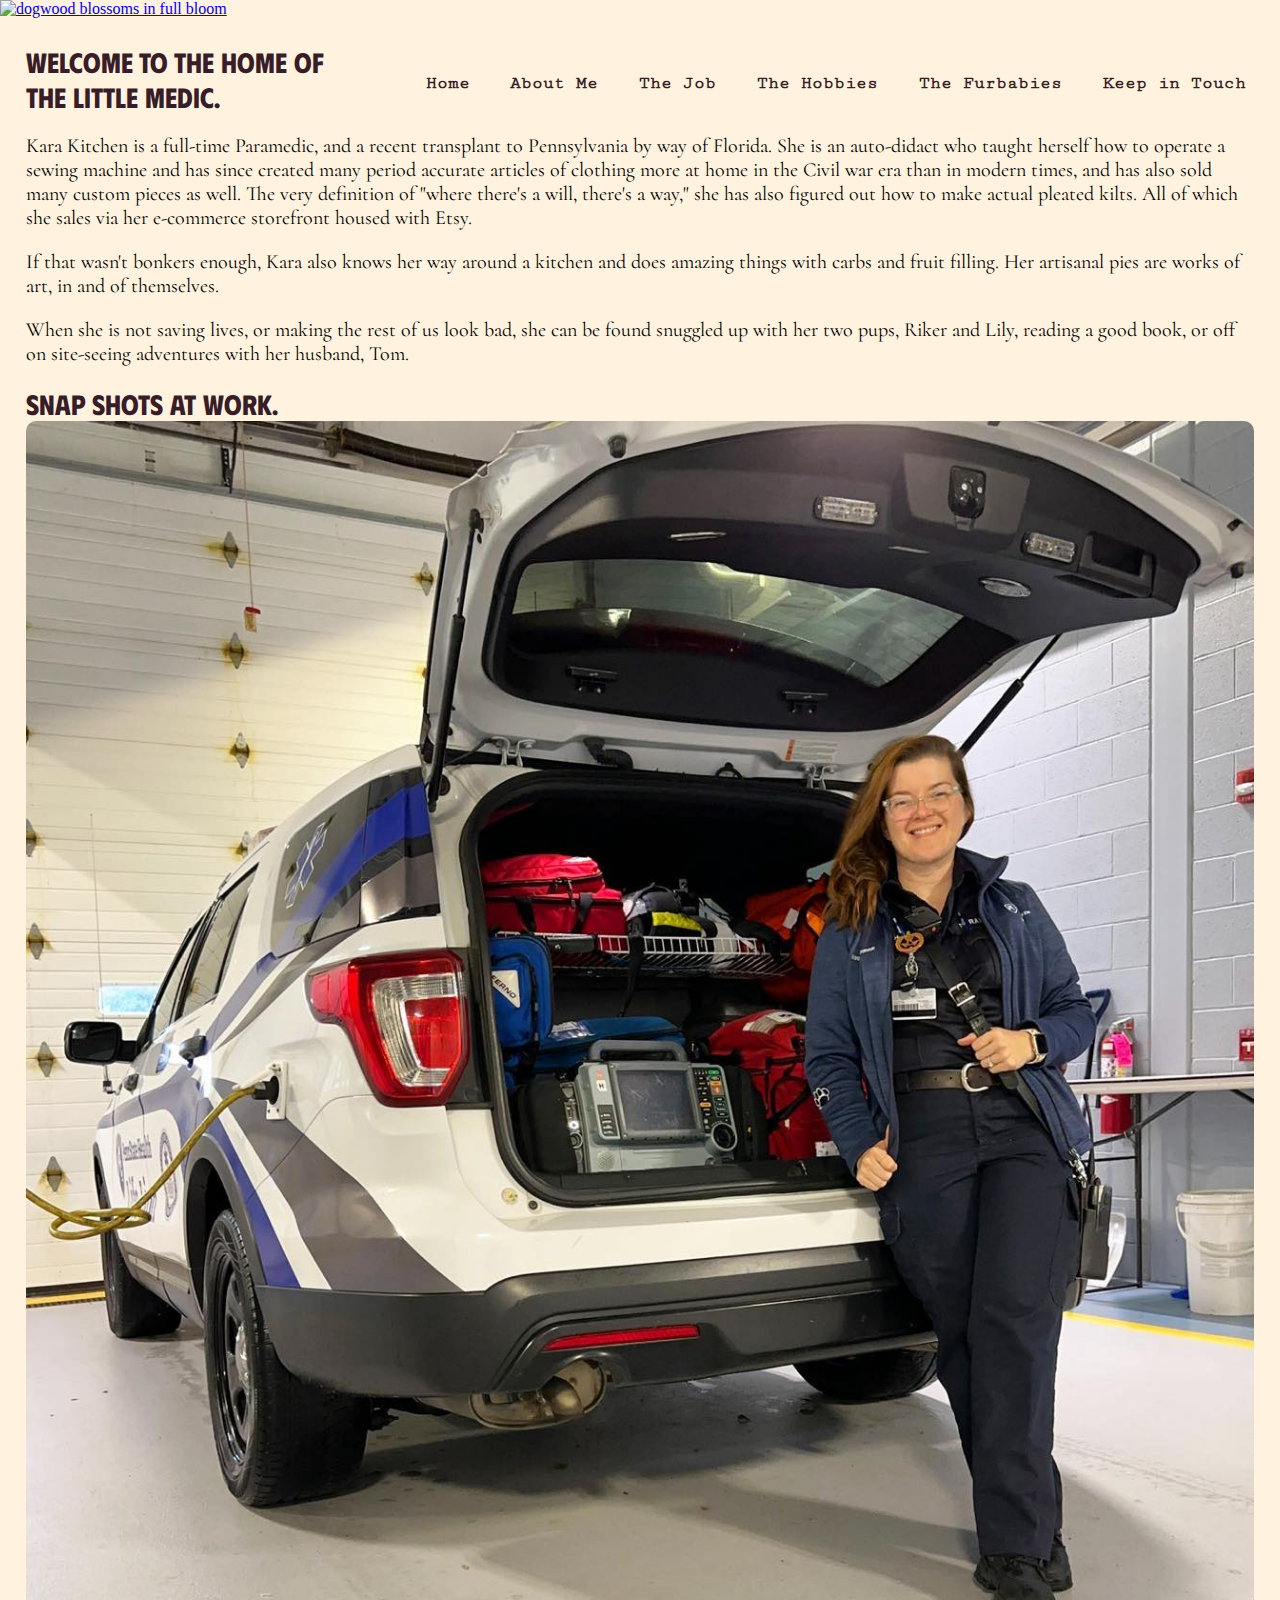
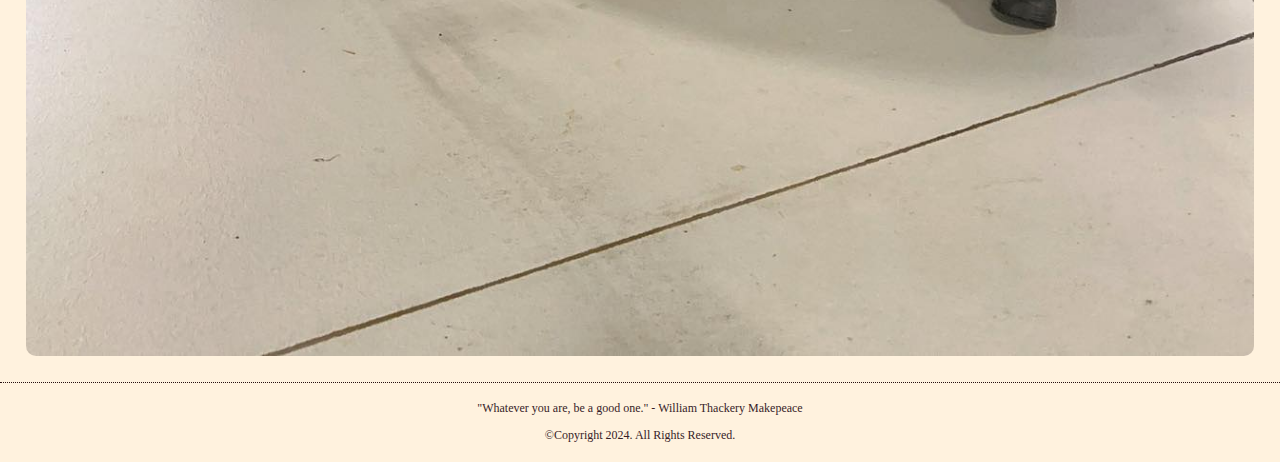
==== about.html @ c9957644 "updated CSS, and html files" ====
<!DOCTYPE html>
<!--Student Name: Niki Nielsen
File Name: bioSite
Date: 02/12/2024-->

<html lang="en">
  <head>
    <title>The Little Medic</title>
    <meta charset="utf-8" />
    <link rel="stylesheet" href="css/styles.css" />
    <link
      href="https://fonts.googleapis.com/css2?family=Cormorant:ital,wght@0,300..700;1,300..700&family=Cutive+Mono&family=Phudu:wght@300..900&display=swap"
      rel="stylesheet"
    />
  </head>

  <body>
    <div id="wrapper">
      <header>
        <div class="tablet-desktop">
          <a href="index.html"
            ><img
              src="images/dogwood-flowers.jpg"
              alt="dogwood blossoms in full bloom"
          /></a>
        </div>

        <div class="mobile">
          <h1>The Little Medic</h1>
        </div>
      </header>

      <nav>
        <ul>
          <li><a href="index.html">Home</a></li>
          <li><a href="about.html">About Me</a></li>
          <li><a href="profession.html">The Job</a></li>
          <li><a href="hobbies.html">The Hobbies</a></li>
          <li><a href="pets.html">The Furbabies</a></li>
          <li><a href="contact.html">Keep in Touch</a></li>
        </ul>
      </nav>

      <!-- Main Area: add main content here-->
      <main>
        <div id="welcome">
          <h3>Welcome to the Home of The Little Medic.</h3>
          <p>
            Kara Kitchen is a full-time Paramedic, and a recent transplant to
            Pennsylvania by way of Florida. She is an auto-didact who taught
            herself how to operate a sewing machine and has since created many
            period accurate articles of clothing more at home in the Civil war
            era than in modern times, and has also sold many custom pieces as
            well. The very definition of "where there's a will, there's a way,"
            she has also figured out how to make actual pleated kilts. All of
            which she sales via her e-commerce storefront housed with Etsy.
          </p>

          <p>
            If that wasn't bonkers enough, Kara also knows her way around a
            kitchen and does amazing things with carbs and fruit filling. Her
            artisanal pies are works of art, in and of themselves.
          </p>

          <p>
            When she is not saving lives, or making the rest of us look bad, she
            can be found snuggled up with her two pups, Riker and Lily, reading
            a good book, or off on site-seeing adventures with her husband, Tom.
          </p>
        </div>

        <div id="portrait">
          <h3>Snap shots at work.</h3>
          <img
            src="images/kara-med-gear.jpg"
            alt="kara in front of electric fleet vehicle."
            class="round"
          />
        </div>
      </main>

      <!-- Footer Area: add footer details here.-->
      <footer>
        <p>"Whatever you are, be a good one." - William Thackery Makepeace</p>
        <p>&copy;Copyright 2024. All Rights Reserved.</p>
      </footer>
    </div>
  </body>
</html>
---- css/styles.css ----
/*
Author: Niki Nielsen.
Date: 2/12/2024
File Name: styles.
bioSite
*/

/*css reset*/
body,
header,
nav,
main,
footer,
h1,
h3,
div,
img,
ul {
  margin: 0;
  padding: 0;
  border: 0;
}

/* Style Rules for body and images */
body {
  background-color: rgb(255, 242, 222);
}

img {
  max-width: 100%;
  display: block;
}

/* Style Rules for Mobile Viewport */

/* Show Mobile class, hide tablet-desktop class */
.mobile {
  display: block;
}

.tablet-desktop {
  display: block;
}

/* Style Rules for Header Area */
.mobile h1 {
  padding: 2%;
  text-align: center;
  font-family: "Phudu", sans-serif;
  font-style: normal;
  text-decoration: none;
}

.mobile h3 {
  padding: 2%;
  text-align: center;
  font-family: "Cormorant", serif;
  font-style: normal;
  text-decoration: none;
}

/* Style Rules for navigation area */
nav {
  background-color: rgb(255, 242, 222);
}

nav ul {
  list-style-type: none;
  margin: 0;
  text-align: center;
}

nav li {
  display: block;
  border-top: 1px solid rgb(14, 22, 40);
  border-width: 0.5px;
  font-size: 1.2em;
  font-family: "Cutive Mono", monospace;
  font-weight: bold;
}

nav li a {
  display: block;
  color: rgb(55, 29, 40);
  padding: 0.5em 1em;
  text-decoration: none;
}

/* change link color on hover */
nav li a:hover {
  background-color: rgb(177, 80, 80);
  color: rgb(255, 242, 222);
}

/* Style rules for Main content area */
main {
  padding: 2%;
  font-family: "Cormorant", serif;
  font-style: normal;
  text-decoration: none;
}

main p {
  font-size: 1.25em;
}

main h3 {
  font-size: 1.75em;
  font-family: "Phudu", sans-serif;
  font-style: normal;
  color: rgb(55, 29, 40);
}

main ul {
  list-style-type: square;
}

.round {
  border-radius: 10px;
}

/* style rules for footer area */
footer {
  text-align: center;
  font-size: 0.75em;
  border-top: 1px dotted rgb(39, 16, 16);
  color: rgb(55, 29, 40);
  padding: 0.5% 0%;
}

/* Media Query for Tablet Viewport */
@media screen and (min-width: 630px), print {
  /*Tablet Viewport: Show Tablet-desktop class, hide mobile class */
  .tablet-desktop {
    display: block;
  }

  .mobile {
    display: none;
  }

  /* Tablet Viewport: Style rules for Navigation */
  nav li {
    border-top: none;
    display: inline-block;
    font-size: 1.15em;
  }

  nav li:last-child {
    border-right: none;
  }

  nav li a {
    padding: 0.1em 0.75em;
  }
}

/* Media Query for Desktop Viewport */
@media screen and (min-width: 1020px), print {
  header {
    width: 25%;
    float: left;
    padding-bottom: 0;
  }

  /* Desktop Viewport: Style Rules for Nav area */
  nav {
    float: right;
    width: 70%;
    margin: 4em 1em 0 0;
  }

  nav ul {
    text-align: right;
  }

  nav li {
    border: none;
  }

  nav li a {
    padding: 0.5em 1em;
  }

  nav li a:hover {
    color: rgb(177, 80, 80);
    background-color: rgb(255, 242, 222);
  }

  /* Desktop Viewport: Style rules for main content */
  main {
    clear: left;
  }
}

/*Media Query for Large Desktop Viewports */
@media screen and (min-width: 1921px) {
  #wrapper {
    width: 1920px;
    margin: 0 auto;
  }
}

/* Media Query for Print */
@media print {
  body {
    background-color: #fff;
    color: #000;
  }
}
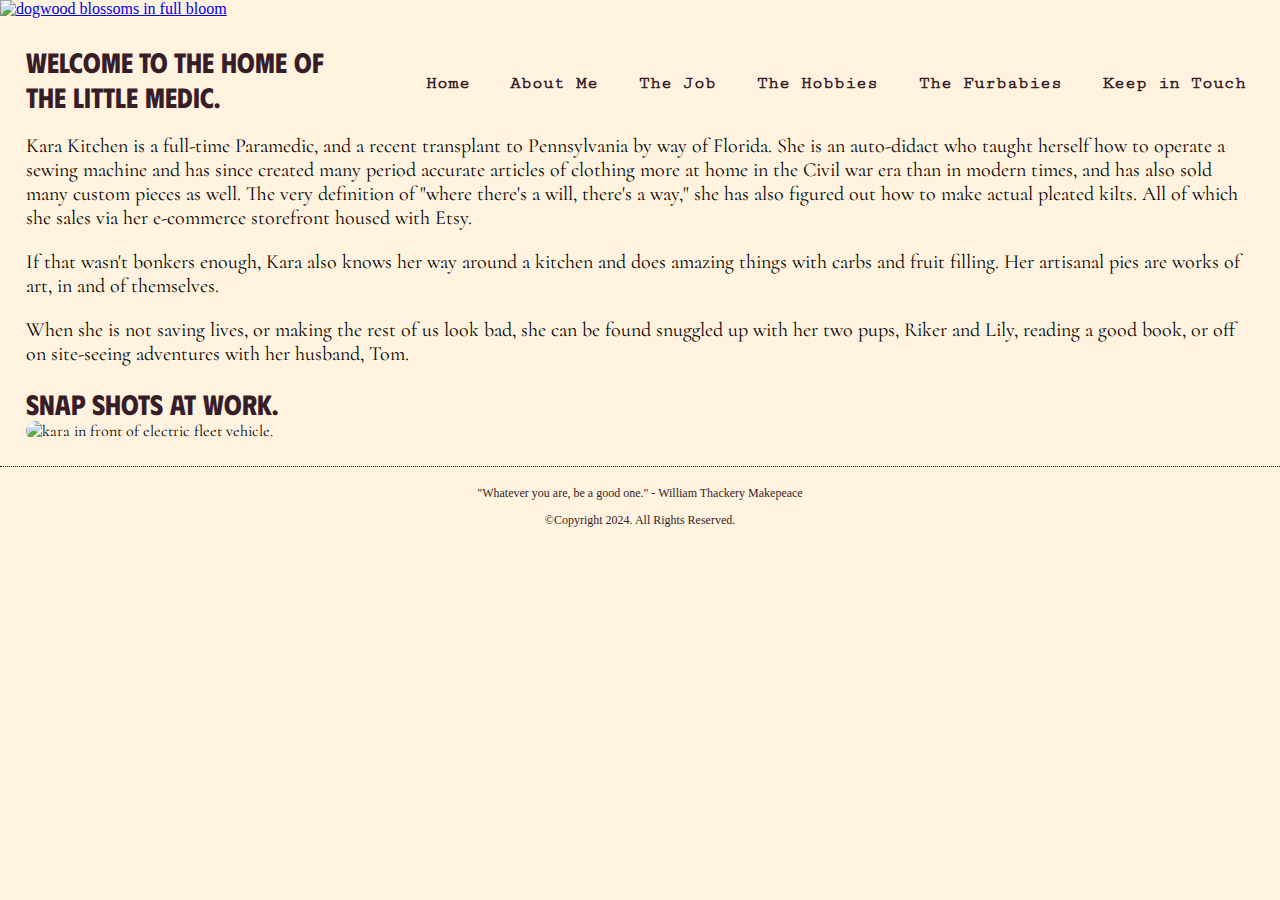
==== commit 4d0f0ae4: "resized images" ====
--- a/about.html
+++ b/about.html
@@ -72,7 +72,7 @@
         <div id="portrait">
           <h3>Snap shots at work.</h3>
           <img
-            src="images/kara-med-gear.jpg"
+            src="images/kara-med-gear-sm.jpg"
             alt="kara in front of electric fleet vehicle."
             class="round"
           />
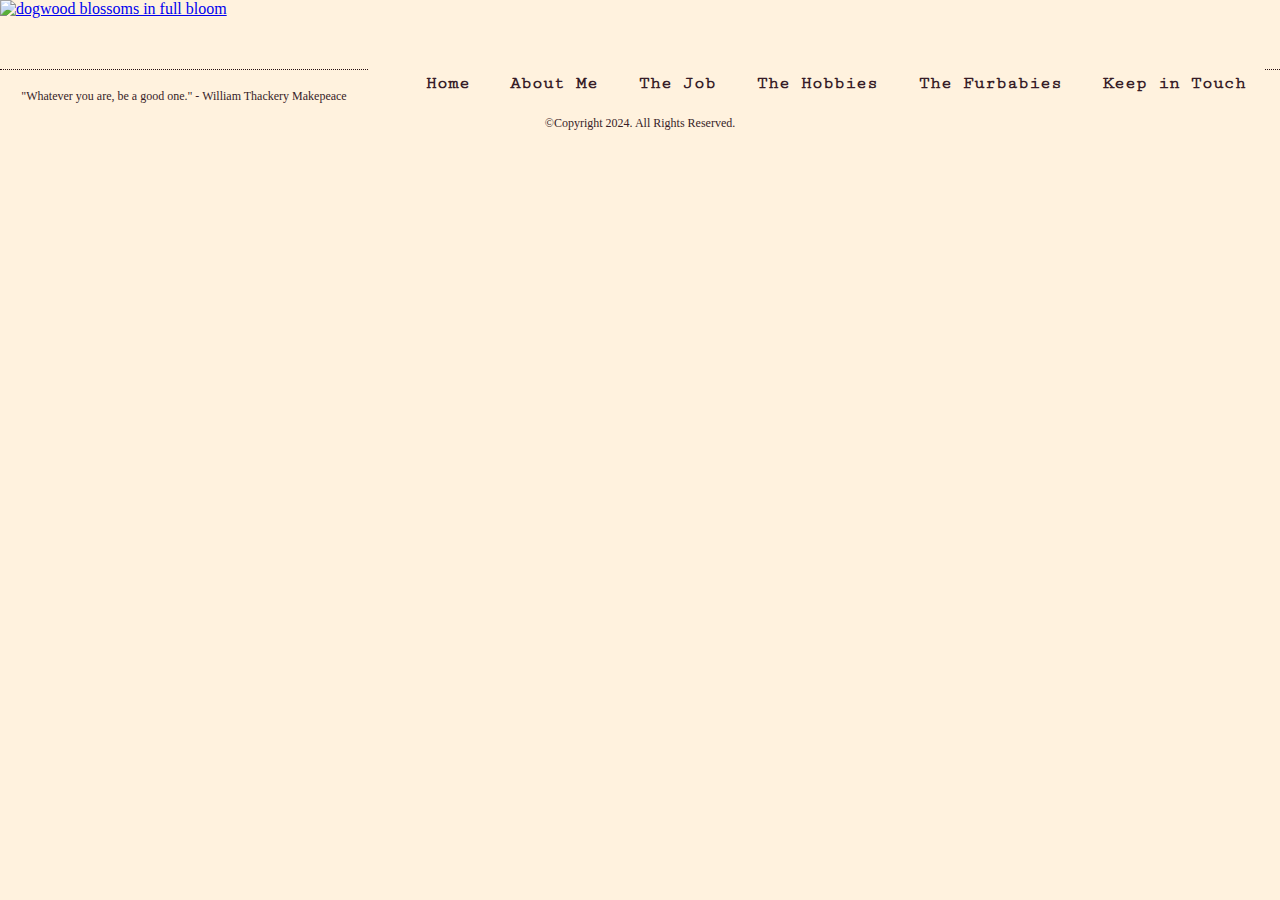
==== commit 68133be0: "resized image in about" ====
--- a/about.html
+++ b/about.html
@@ -43,40 +43,7 @@
 
       <!-- Main Area: add main content here-->
       <main>
-        <div id="welcome">
-          <h3>Welcome to the Home of The Little Medic.</h3>
-          <p>
-            Kara Kitchen is a full-time Paramedic, and a recent transplant to
-            Pennsylvania by way of Florida. She is an auto-didact who taught
-            herself how to operate a sewing machine and has since created many
-            period accurate articles of clothing more at home in the Civil war
-            era than in modern times, and has also sold many custom pieces as
-            well. The very definition of "where there's a will, there's a way,"
-            she has also figured out how to make actual pleated kilts. All of
-            which she sales via her e-commerce storefront housed with Etsy.
-          </p>
-
-          <p>
-            If that wasn't bonkers enough, Kara also knows her way around a
-            kitchen and does amazing things with carbs and fruit filling. Her
-            artisanal pies are works of art, in and of themselves.
-          </p>
-
-          <p>
-            When she is not saving lives, or making the rest of us look bad, she
-            can be found snuggled up with her two pups, Riker and Lily, reading
-            a good book, or off on site-seeing adventures with her husband, Tom.
-          </p>
-        </div>
-
-        <div id="portrait">
-          <h3>Snap shots at work.</h3>
-          <img
-            src="images/kara-med-gear-sm.jpg"
-            alt="kara in front of electric fleet vehicle."
-            class="round"
-          />
-        </div>
+        <div></div>
       </main>
 
       <!-- Footer Area: add footer details here.-->
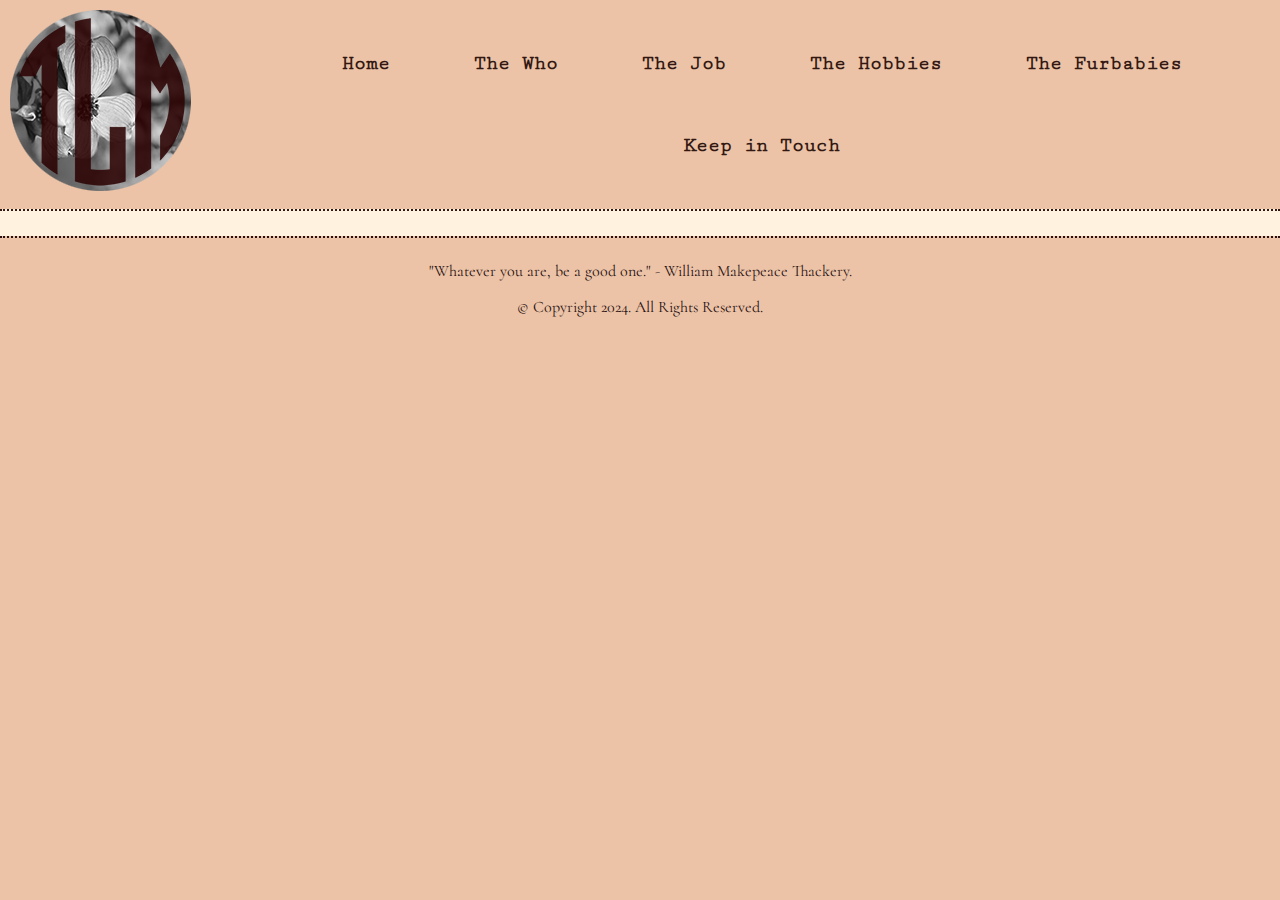
==== commit 74f8e15e: "meta viewport set from 1 to 1.0" ====
--- a/about.html
+++ b/about.html
@@ -1,39 +1,49 @@
 <!DOCTYPE html>
 <!--Student Name: Niki Nielsen
-File Name: bioSite
-Date: 02/12/2024-->
+  File Name: bioSite, template.
+  Date: 02/12/24 -->
 
 <html lang="en">
   <head>
     <title>The Little Medic</title>
     <meta charset="utf-8" />
     <link rel="stylesheet" href="css/styles.css" />
+    <meta name="viewport" content="width=device-width, initial-scale=1.0" />
     <link
       href="https://fonts.googleapis.com/css2?family=Cormorant:ital,wght@0,300..700;1,300..700&family=Cutive+Mono&family=Phudu:wght@300..900&display=swap"
       rel="stylesheet"
     />
+    <link rel="shortcut icon" href="images/favicon.ico" />
+    <link
+      rel="icon"
+      type="image/png"
+      sizes="32x32"
+      href="images/favicon-32x32.png"
+    />
+    <link
+      rel="apple-touch-icon"
+      sizes="180x180"
+      href="images/apple-touch-icon.png"
+    />
+    <link rel="icon" sizes="192x192" href="images/android-chrome-192x192.png" />
   </head>
 
   <body>
     <div id="wrapper">
+      <!-- Header Are for Website Name or Logo-->
       <header>
-        <div class="tablet-desktop">
-          <a href="index.html"
-            ><img
-              src="images/dogwood-flowers.jpg"
-              alt="dogwood blossoms in full bloom"
-          /></a>
-        </div>
-
-        <div class="mobile">
-          <h1>The Little Medic</h1>
-        </div>
+        <a href="index.html">
+          <img
+            src="images/dogwood-logo.png"
+            alt="dogwood blossoms in full bloom"
+          />
+        </a>
       </header>
 
       <nav>
         <ul>
           <li><a href="index.html">Home</a></li>
-          <li><a href="about.html">About Me</a></li>
+          <li><a href="about.html">The Who</a></li>
           <li><a href="profession.html">The Job</a></li>
           <li><a href="hobbies.html">The Hobbies</a></li>
           <li><a href="pets.html">The Furbabies</a></li>
@@ -41,15 +51,15 @@
         </ul>
       </nav>
 
-      <!-- Main Area: add main content here-->
+      <!--use the Main Area to add the main content to the webpage-->
       <main>
         <div></div>
       </main>
 
-      <!-- Footer Area: add footer details here.-->
+      <!--Use the Footer Area to add webpage footer content -->
       <footer>
-        <p>"Whatever you are, be a good one." - William Thackery Makepeace</p>
-        <p>&copy;Copyright 2024. All Rights Reserved.</p>
+        <p>"Whatever you are, be a good one." - William Makepeace Thackery.</p>
+        <p>&copy; Copyright 2024. All Rights Reserved.</p>
       </footer>
     </div>
   </body>
--- a/css/styles.css
+++ b/css/styles.css
@@ -1,11 +1,11 @@
 /*
 Author: Niki Nielsen.
-Date: 2/12/2024
-File Name: styles.
-bioSite
+Date: 02|12|2024
+File Name: styles.css
+bioSite project.
 */
 
-/*css reset*/
+/* CSS reset */
 body,
 header,
 nav,
@@ -15,15 +15,19 @@
 h3,
 div,
 img,
-ul {
+ul,
+li,
+figure,
+figcaption {
   margin: 0;
   padding: 0;
   border: 0;
 }
 
-/* Style Rules for body and images */
+/* Style Rules for Body and Images. */
 body {
-  background-color: rgb(255, 242, 222);
+  background-color: rgb(236, 195, 167);
+  font-family: "Cormorant", serif;
 }
 
 img {
@@ -31,106 +35,184 @@
   display: block;
 }
 
-/* Style Rules for Mobile Viewport */
-
-/* Show Mobile class, hide tablet-desktop class */
+/* Mobile - Style Rules for Viewport. */
+/* Mobile - Style Rules to Show Mobile Class, Hide Tablet-Desktop Class */
 .mobile {
   display: block;
 }
 
 .tablet-desktop {
-  display: block;
-}
-
-/* Style Rules for Header Area */
+  display: none;
+}
+
+/* Mobile - Style Rules for Header Area. */
 .mobile h1 {
   padding: 2%;
-  text-align: center;
-  font-family: "Phudu", sans-serif;
-  font-style: normal;
   text-decoration: none;
+  text-align: center;
+  font-family: "Cormorant", serif;
+  font-size: 1.6em;
+  color: rgb(39, 16, 16);
 }
 
 .mobile h3 {
-  padding: 2%;
-  text-align: center;
-  font-family: "Cormorant", serif;
-  font-style: normal;
-  text-decoration: none;
-}
-
-/* Style Rules for navigation area */
+  font-family: "Phudu", sans-serif;
+  font-size: 1.5em;
+  color: rgb(51, 24, 18);
+  text-align: center;
+}
+
+/* Style Rules for Navigation Area. */
 nav {
-  background-color: rgb(255, 242, 222);
+  background-color: rgb(236, 195, 167);
 }
 
 nav ul {
   list-style-type: none;
-  margin: 0;
   text-align: center;
 }
 
 nav li {
-  display: block;
-  border-top: 1px solid rgb(14, 22, 40);
-  border-width: 0.5px;
-  font-size: 1.2em;
-  font-family: "Cutive Mono", monospace;
-  font-weight: bold;
+  margin: 20px;
+  font-size: 1.25em;
+  font-family: "Cutive Mono", monospace, serif;
+  border-top: 1px dotted rgb(100, 65, 51);
 }
 
 nav li a {
   display: block;
-  color: rgb(55, 29, 40);
-  padding: 0.5em 1em;
+  color: rgb(51, 24, 18);
+  padding: 1em 1em;
   text-decoration: none;
-}
-
-/* change link color on hover */
+  font-weight: bold;
+}
+
+/* Link Action: Change Box Color and Font Weight on Hover */
 nav li a:hover {
   background-color: rgb(177, 80, 80);
   color: rgb(255, 242, 222);
-}
-
-/* Style rules for Main content area */
+  font-weight: normal;
+  font-style: italic;
+}
+
+/* Style Rules for Main Content Area */
+header {
+  padding: 0 auto;
+  display: inline-flex;
+  max-width: fit-content;
+}
+
+.header_img {
+  width: auto;
+  height: auto;
+}
+
 main {
-  padding: 2%;
+  padding: 1%;
+  background-color: rgb(255, 242, 222);
   font-family: "Cormorant", serif;
-  font-style: normal;
-  text-decoration: none;
+  font-size: 1.25em;
+  line-height: 1.5em;
+  color: rgb(39, 16, 16);
+  border-top: 2px dotted rgb(51, 24, 18);
 }
 
 main p {
   font-size: 1.25em;
 }
 
-main h3 {
-  font-size: 1.75em;
-  font-family: "Phudu", sans-serif;
-  font-style: normal;
-  color: rgb(55, 29, 40);
-}
-
 main ul {
   list-style-type: square;
 }
 
+main h1 {
+  font-family: "Phudu", sans-serif;
+  font-size: 2em;
+  line-height: 1em;
+  color: rgb(39, 16, 16);
+}
+
+main h2 {
+  font-family: "Phudu", sans-serif;
+  font-size: 1.5em;
+  line-height: 1em;
+  text-align: center;
+  color: rgb(55, 29, 40);
+}
+
+main h3 {
+  font-family: "Phudu", sans-serif;
+  font-size: 1.5em;
+  text-align: center;
+  color: rgb(55, 29, 40);
+}
+
 .round {
-  border-radius: 10px;
-}
-
-/* style rules for footer area */
+  border-radius: 15px;
+}
+
+figure {
+  border-bottom: 2px dotted rgb(255, 187, 85);
+  border-radius: 15px;
+  max-width: 400px;
+  margin: 2% auto;
+  align-items: flex-start;
+}
+
+figcaption {
+  padding: 2%;
+  font-family: "Cutive Mono", sans-serif;
+  font-size: 1em;
+  line-height: 1.15em;
+  text-align: center;
+  border-top: 2px solid rgb(255, 187, 85);
+  border-radius: 15px;
+}
+
+/* Style Rules for Footer Area */
 footer {
   text-align: center;
-  font-size: 0.75em;
-  border-top: 1px dotted rgb(39, 16, 16);
-  color: rgb(55, 29, 40);
+  font-size: 1em;
+  border-top: 2px dotted rgb(39, 16, 16);
+  background-color: rgb(236, 195, 167);
+  color: rgb(39, 16, 16);
   padding: 0.5% 0%;
 }
 
+/* Tablet Viewport: Style rules for Navigation */
+
+nav {
+  padding: 0.5%;
+}
+
+nav ul {
+  text-align: justify;
+}
+
+nav li {
+  border-top: none;
+  display: inline-block;
+  background-color: rgb(236, 195, 167);
+}
+
+nav li:last-child {
+  border-top: none;
+}
+
+nav li a {
+  padding: 0.25em 0.5em;
+}
+
+.grid {
+  display: grid;
+  align-content: flex-start;
+  grid-template-columns: auto auto;
+  grid-gap: 30px;
+}
+
 /* Media Query for Tablet Viewport */
-@media screen and (min-width: 630px), print {
-  /*Tablet Viewport: Show Tablet-desktop class, hide mobile class */
+@media screen and (min-width: 620px), print {
+  /* Tablet Viewport: Show Tablet-Desktop class, Hide Mobile class.*/
   .tablet-desktop {
     display: block;
   }
@@ -138,20 +220,11 @@
   .mobile {
     display: none;
   }
-
-  /* Tablet Viewport: Style rules for Navigation */
-  nav li {
-    border-top: none;
-    display: inline-block;
-    font-size: 1.15em;
-  }
-
-  nav li:last-child {
-    border-right: none;
-  }
-
-  nav li a {
-    padding: 0.1em 0.75em;
+}
+
+@media screen and (max-width: 600px) {
+  .header_img {
+    display: none;
   }
 }
 
@@ -163,15 +236,31 @@
     padding-bottom: 0;
   }
 
+  /* Desktop Viewport: Style rules for main content */
+  main {
+    clear: right;
+  }
+
+  .grid {
+    display: grid;
+    grid-template-columns: auto auto auto;
+    grid-gap: 30px;
+  }
+
+  #container {
+    width: 1980px;
+    margin: 0 auto;
+  }
+
   /* Desktop Viewport: Style Rules for Nav area */
   nav {
     float: right;
-    width: 70%;
-    margin: 4em 1em 0 0;
+    width: 80%;
+    margin: 1em 0;
   }
 
   nav ul {
-    text-align: right;
+    text-align: center;
   }
 
   nav li {
@@ -183,19 +272,15 @@
   }
 
   nav li a:hover {
-    color: rgb(177, 80, 80);
-    background-color: rgb(255, 242, 222);
-  }
-
-  /* Desktop Viewport: Style rules for main content */
-  main {
-    clear: left;
+    color: rgb(255, 242, 222);
+    background-color: rgb(177, 80, 80);
   }
 }
 
 /*Media Query for Large Desktop Viewports */
 @media screen and (min-width: 1921px) {
-  #wrapper {
+  #container {
+    display: inline-block;
     width: 1920px;
     margin: 0 auto;
   }
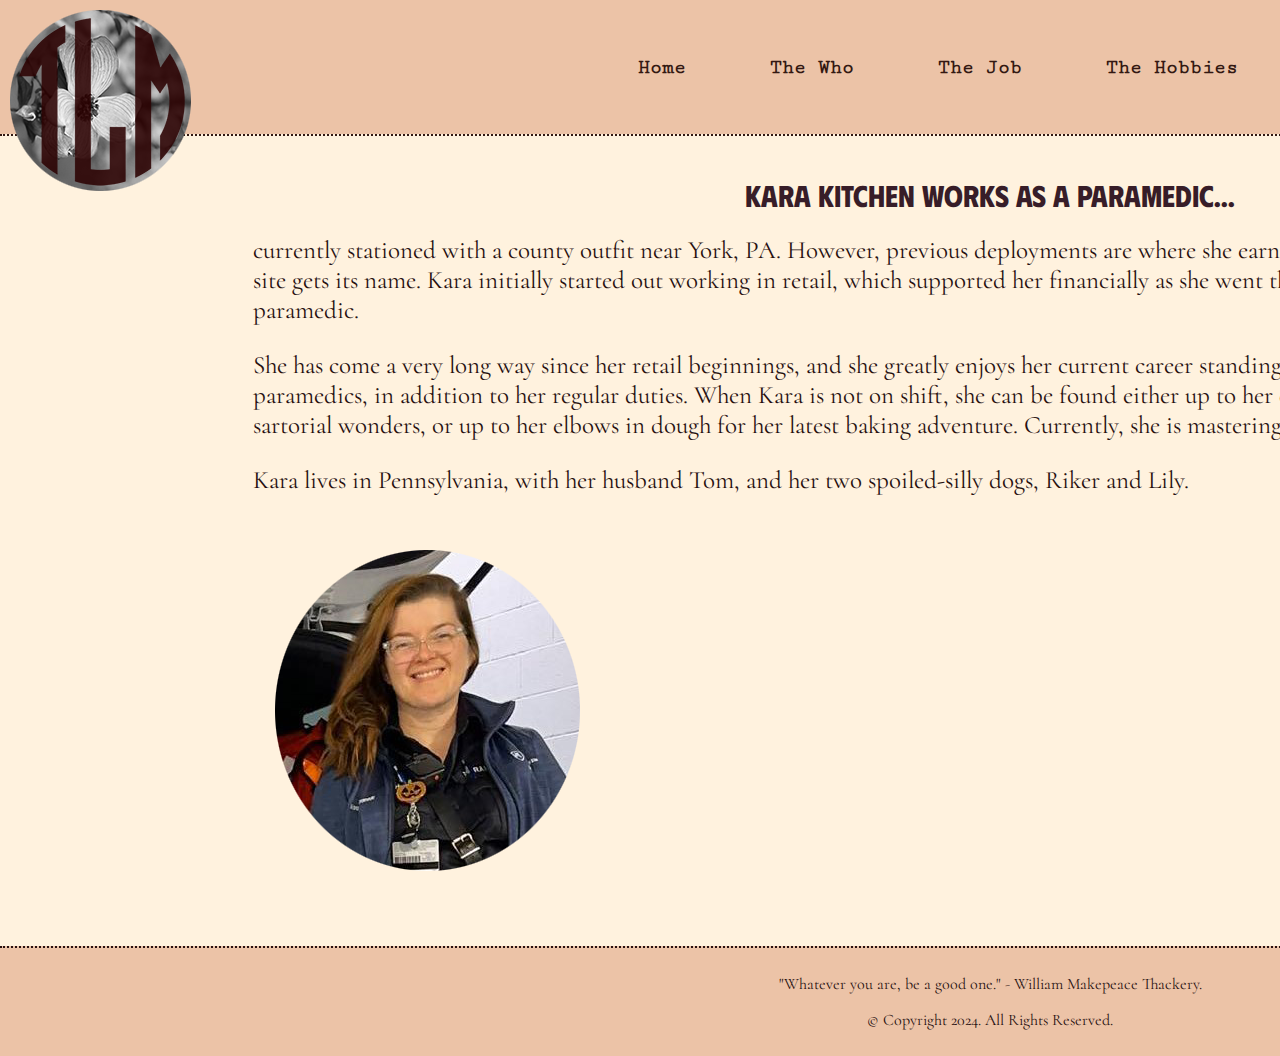
==== commit eafc0e44: "Additions made" ====
--- a/about.html
+++ b/about.html
@@ -29,9 +29,9 @@
   </head>
 
   <body>
-    <div id="wrapper">
+    <div id="container" class="container">
       <!-- Header Are for Website Name or Logo-->
-      <header>
+      <header class="header">
         <a href="index.html">
           <img
             src="images/dogwood-logo.png"
@@ -40,7 +40,7 @@
         </a>
       </header>
 
-      <nav>
+      <nav class="nav">
         <ul>
           <li><a href="index.html">Home</a></li>
           <li><a href="about.html">The Who</a></li>
@@ -53,7 +53,34 @@
 
       <!--use the Main Area to add the main content to the webpage-->
       <main>
-        <div></div>
+        <div id="info">
+          <h2>Kara Kitchen works as a paramedic...</h2>
+          <p>
+            currently stationed with a county outfit near York, PA. However,
+            previous deployments are where she earned the moniker "The Little
+            Medic," where this site gets its name. Kara initially started out
+            working in retail, which supported her financially as she went
+            through the necessary schooling to become a paramedic.
+          </p>
+          <p>
+            She has come a very long way since her retail beginnings, and she
+            greatly enjoys her current career standings where she also works to
+            train future paramedics, in addition to her regular duties. When
+            Kara is not on shift, she can be found either up to her eyebrows in
+            fabric and thread, creating sartorial wonders, or up to her elbows
+            in dough for her latest baking adventure. Currently, she is
+            mastering the art of baking bread.
+          </p>
+          <p>
+            Kara lives in Pennsylvania, with her husband Tom, and her two
+            spoiled-silly dogs, Riker and Lily.
+          </p>
+          <img
+            src="images/kara-med-gear-sm.png"
+            alt="Portrait shot of Kara in med gear standing with medical unit vehicle"
+            class="round"
+          />
+        </div>
       </main>
 
       <!--Use the Footer Area to add webpage footer content -->
--- a/css/styles.css
+++ b/css/styles.css
@@ -89,7 +89,7 @@
 
 /* Link Action: Change Box Color and Font Weight on Hover */
 nav li a:hover {
-  background-color: rgb(177, 80, 80);
+  background-color: rgb(54, 3, 3);
   color: rgb(255, 242, 222);
   font-weight: normal;
   font-style: italic;
@@ -151,17 +151,48 @@
   border-radius: 15px;
 }
 
+/*
+.contact {
+  align-content: center;
+  font-size: 1em;
+  margin: 0 6%;
+}
+*/
+
+#info {
+  margin: 0 12%;
+  align-items: center;
+}
+
+#info img {
+  max-width: 100%;
+  display: block;
+  align-content: center;
+}
+
+aside {
+  font-family: "Phudu", sans-serif;
+  text-align: center;
+  font-size: 1.25em;
+}
+
+aside p {
+  font-family: "Cutive Mono", serif;
+  font-size: 1em;
+  text-align: center;
+}
+
 figure {
   border-bottom: 2px dotted rgb(255, 187, 85);
   border-radius: 15px;
-  max-width: 400px;
+  max-width: 425px;
   margin: 2% auto;
-  align-items: flex-start;
+  align-items: center;
 }
 
 figcaption {
   padding: 2%;
-  font-family: "Cutive Mono", sans-serif;
+  font-family: "Cutive Mono", serif;
   font-size: 1em;
   line-height: 1.15em;
   text-align: center;
@@ -273,7 +304,7 @@
 
   nav li a:hover {
     color: rgb(255, 242, 222);
-    background-color: rgb(177, 80, 80);
+    background-color: rgb(54, 3, 3);
   }
 }
 
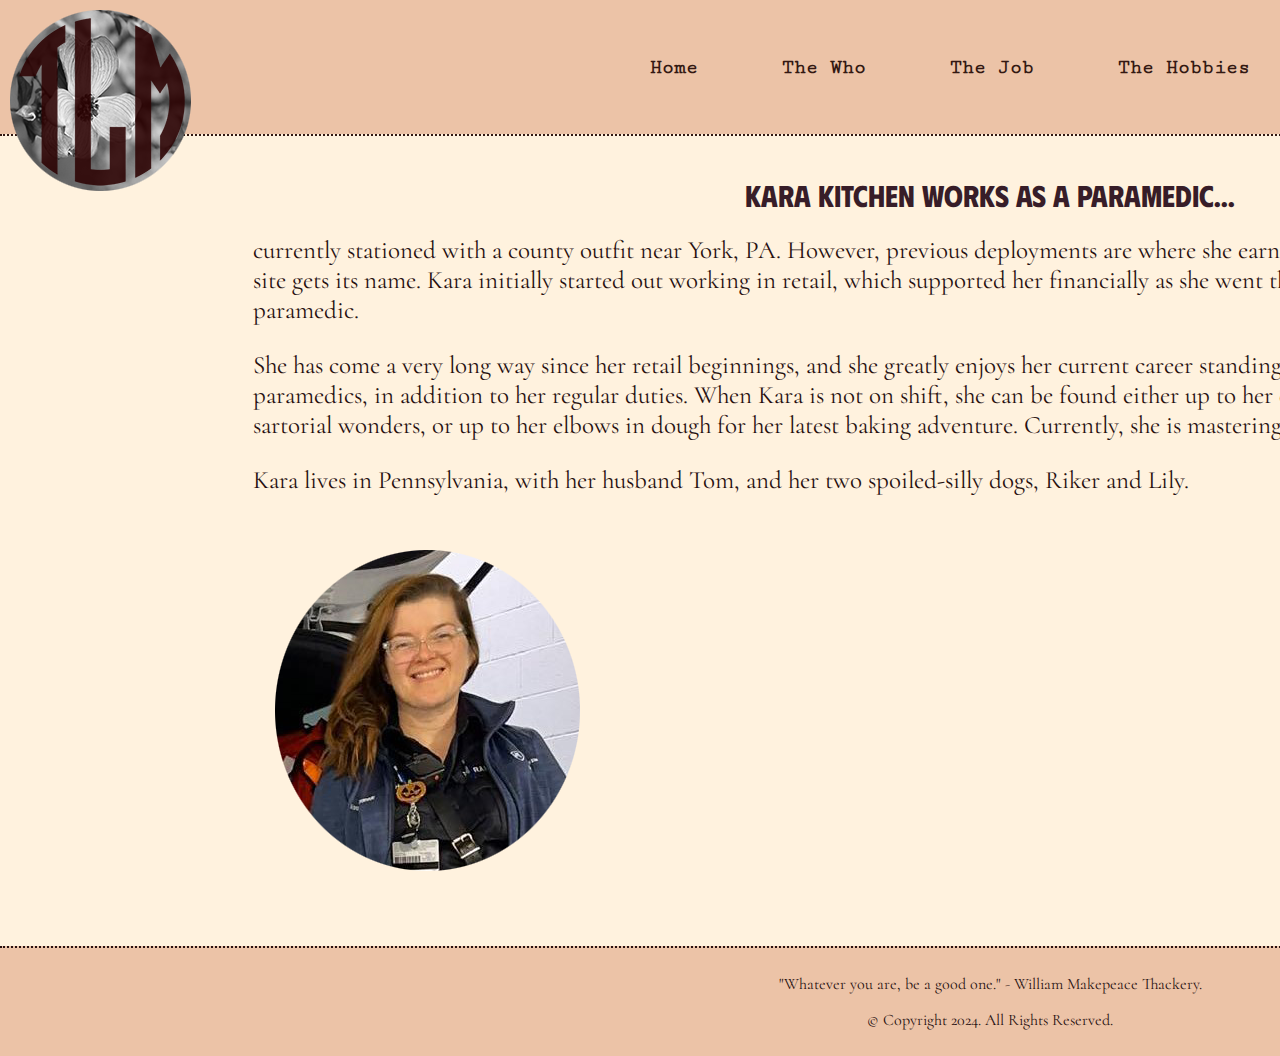
==== commit c4567a1b: "More updates" ====
--- a/about.html
+++ b/about.html
@@ -29,13 +29,14 @@
   </head>
 
   <body>
-    <div id="container" class="container">
-      <!-- Header Are for Website Name or Logo-->
-      <header class="header">
+    <div id="container">
+      <!-- Header Area for Website Name or Logo -->
+      <header class="header_img">
         <a href="index.html">
           <img
             src="images/dogwood-logo.png"
             alt="dogwood blossoms in full bloom"
+            class="header_img"
           />
         </a>
       </header>
@@ -47,7 +48,7 @@
           <li><a href="profession.html">The Job</a></li>
           <li><a href="hobbies.html">The Hobbies</a></li>
           <li><a href="pets.html">The Furbabies</a></li>
-          <li><a href="contact.html">Keep in Touch</a></li>
+          <li><a href="contact.html">The Socials</a></li>
         </ul>
       </nav>
 
--- a/css/styles.css
+++ b/css/styles.css
@@ -18,7 +18,8 @@
 ul,
 li,
 figure,
-figcaption {
+figcaption,
+section {
   margin: 0;
   padding: 0;
   border: 0;
@@ -65,6 +66,7 @@
 /* Style Rules for Navigation Area. */
 nav {
   background-color: rgb(236, 195, 167);
+  width: 100%;
 }
 
 nav ul {
@@ -80,19 +82,24 @@
 }
 
 nav li a {
-  display: block;
+  display: flex;
   color: rgb(51, 24, 18);
   padding: 1em 1em;
   text-decoration: none;
   font-weight: bold;
 }
 
-/* Link Action: Change Box Color and Font Weight on Hover */
+/* Link Action: Change Box Color and Font Weight on Hover and on Active */
 nav li a:hover {
   background-color: rgb(54, 3, 3);
   color: rgb(255, 242, 222);
   font-weight: normal;
   font-style: italic;
+}
+
+nav li a.active {
+  background-color: rgb(255, 187, 85);
+  color: rgb(39, 16, 16);
 }
 
 /* Style Rules for Main Content Area */
@@ -147,17 +154,40 @@
   color: rgb(55, 29, 40);
 }
 
+#kitchenpies,
+#kitschnwitchco {
+  margin: 10% 10%;
+  display: block;
+  align-items: center;
+}
+
+#facts {
+  margin: 5% 5%;
+  padding: 5%;
+  display: block;
+  background-color: rgba(75, 63, 54, 0.315);
+  font-family: "Cutive Mono", serif;
+  align-content: justify;
+  color: #000;
+  border: 4px double rgb(255, 187, 85);
+}
+
+#hero-image {
+  margin: auto;
+}
+
 .round {
   border-radius: 15px;
 }
 
-/*
-.contact {
-  align-content: center;
-  font-size: 1em;
-  margin: 0 6%;
-}
-*/
+* {
+  text-decoration: none;
+}
+
+.external-link {
+  color: rgb(184, 0, 61);
+  font-weight: bold;
+}
 
 #info {
   margin: 0 12%;
@@ -168,18 +198,6 @@
   max-width: 100%;
   display: block;
   align-content: center;
-}
-
-aside {
-  font-family: "Phudu", sans-serif;
-  text-align: center;
-  font-size: 1.25em;
-}
-
-aside p {
-  font-family: "Cutive Mono", serif;
-  font-size: 1em;
-  text-align: center;
 }
 
 figure {
@@ -196,7 +214,7 @@
   font-size: 1em;
   line-height: 1.15em;
   text-align: center;
-  border-top: 2px solid rgb(255, 187, 85);
+  border-top: 3px solid rgb(255, 187, 85);
   border-radius: 15px;
 }
 
@@ -251,10 +269,28 @@
   .mobile {
     display: none;
   }
+
+  .header_img_index {
+    display: none;
+  }
+
+  nav ul {
+    flex-direction: row;
+    justify-content: center;
+  }
+
+  nav li a {
+    /* Reset Nav Width */
+    width: auto;
+  }
 }
 
 @media screen and (max-width: 600px) {
   .header_img {
+    display: none;
+  }
+
+  .header_img_index {
     display: none;
   }
 }
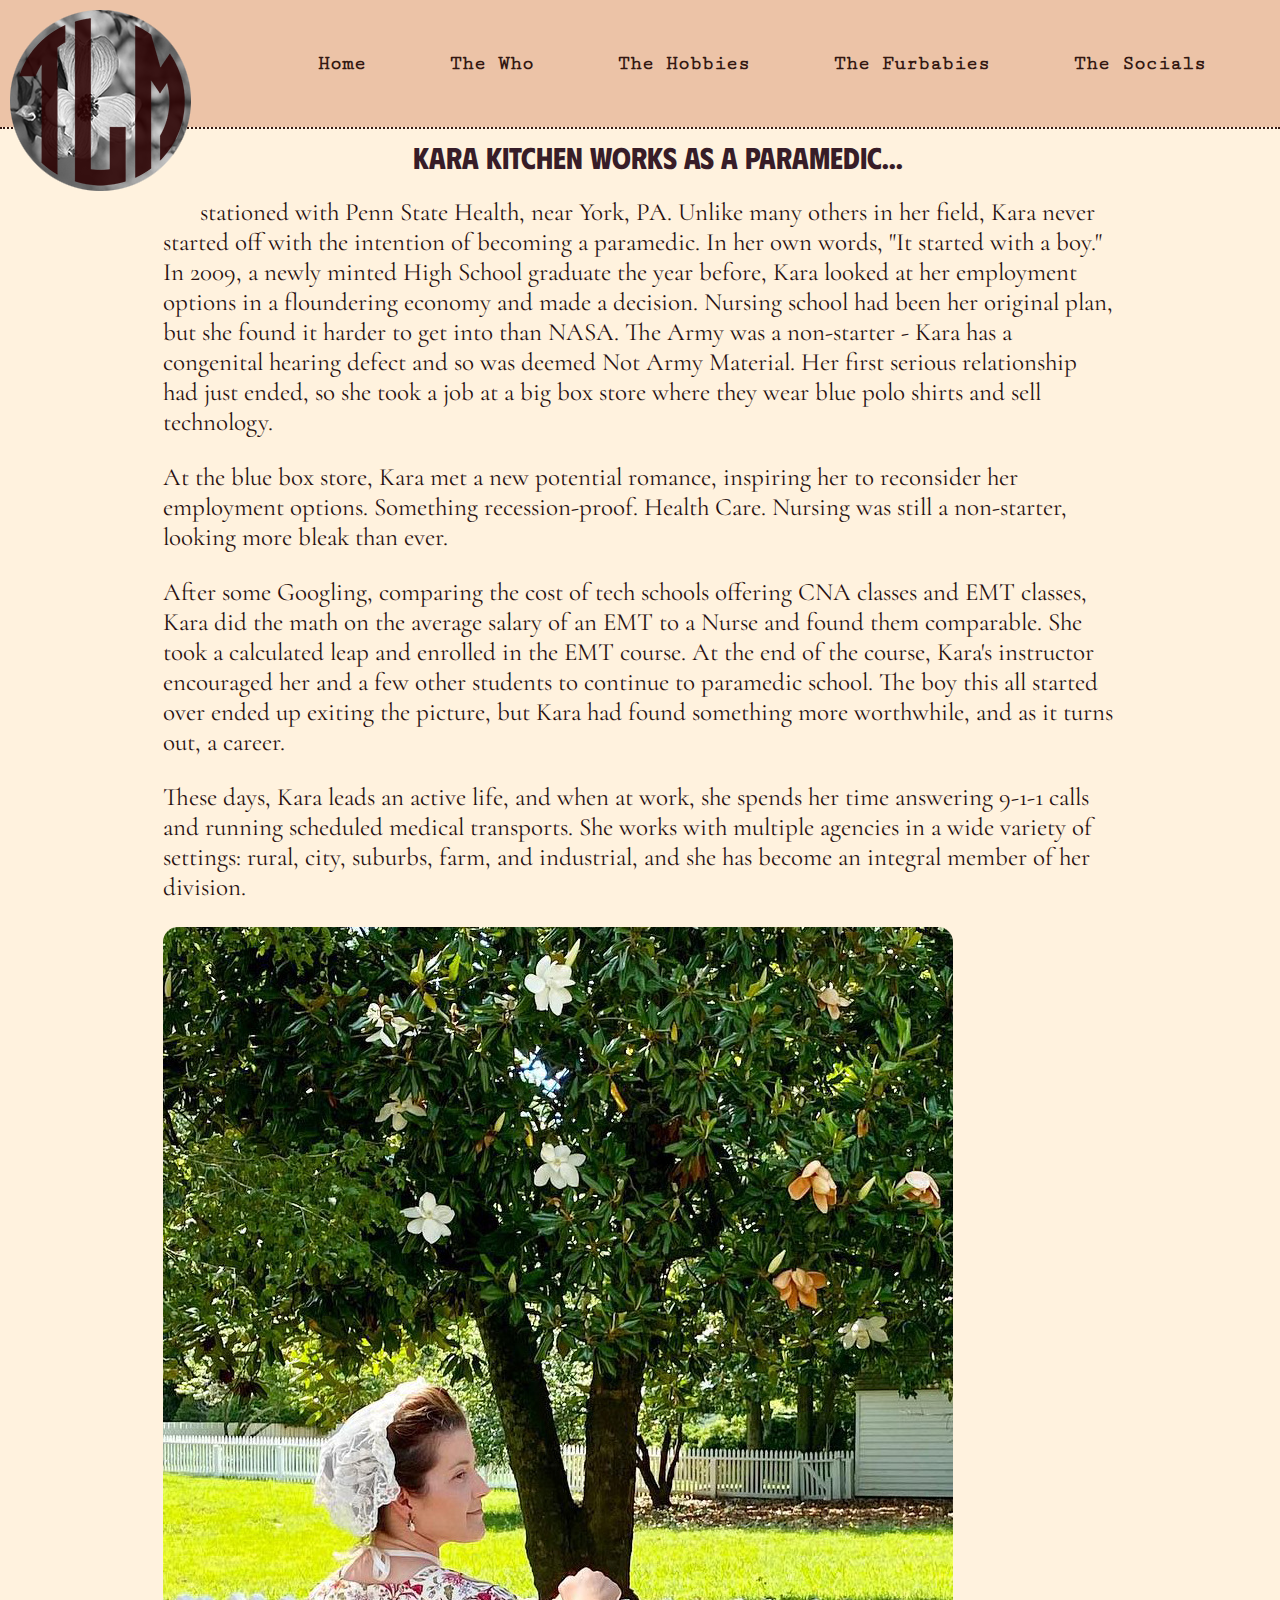
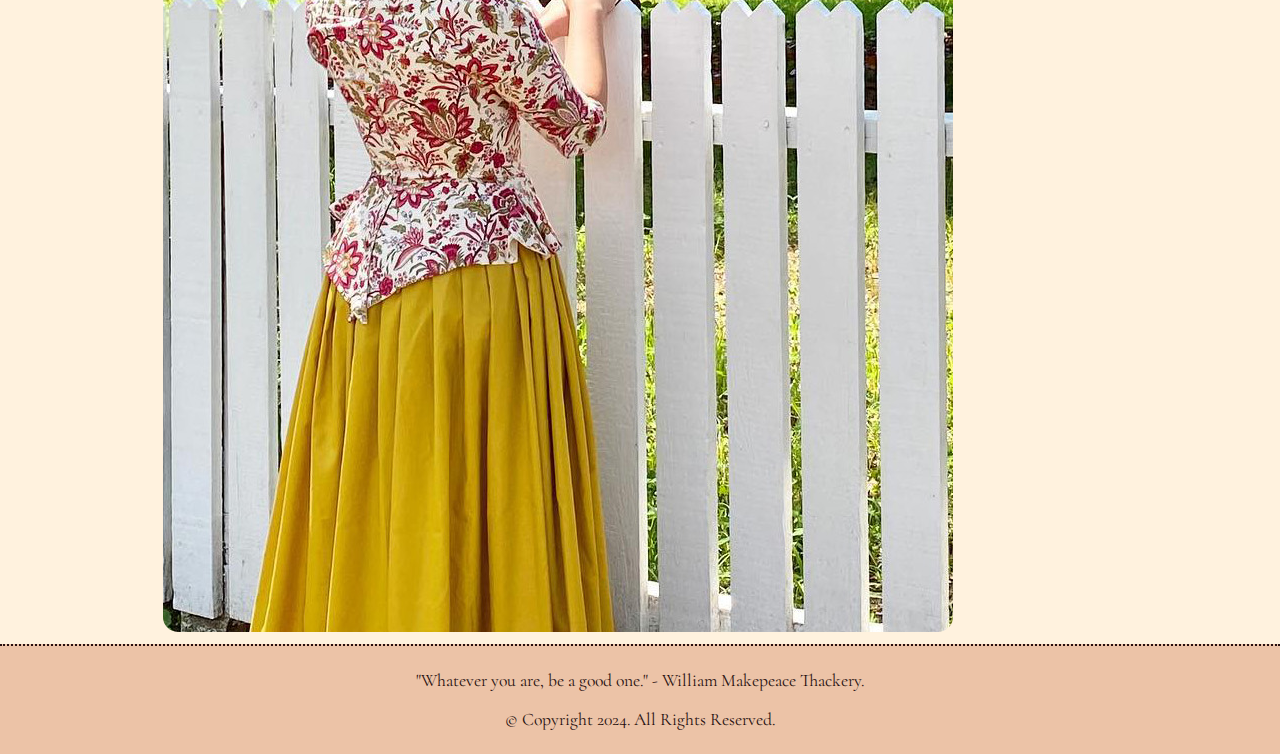
==== commit aa2770df: "updates made" ====
--- a/about.html
+++ b/about.html
@@ -45,7 +45,6 @@
         <ul>
           <li><a href="index.html">Home</a></li>
           <li><a href="about.html">The Who</a></li>
-          <li><a href="profession.html">The Job</a></li>
           <li><a href="hobbies.html">The Hobbies</a></li>
           <li><a href="pets.html">The Furbabies</a></li>
           <li><a href="contact.html">The Socials</a></li>
@@ -57,28 +56,43 @@
         <div id="info">
           <h2>Kara Kitchen works as a paramedic...</h2>
           <p>
-            currently stationed with a county outfit near York, PA. However,
-            previous deployments are where she earned the moniker "The Little
-            Medic," where this site gets its name. Kara initially started out
-            working in retail, which supported her financially as she went
-            through the necessary schooling to become a paramedic.
+            stationed with Penn State Health, near York, PA. Unlike many others
+            in her field, Kara never started off with the intention of becoming
+            a paramedic. In her own words, "It started with a boy." In 2009, a
+            newly minted High School graduate the year before, Kara looked at
+            her employment options in a floundering economy and made a decision.
+            Nursing school had been her original plan, but she found it harder
+            to get into than NASA. The Army was a non-starter - Kara has a
+            congenital hearing defect and so was deemed Not Army Material. Her
+            first serious relationship had just ended, so she took a job at a
+            big box store where they wear blue polo shirts and sell technology.
           </p>
           <p>
-            She has come a very long way since her retail beginnings, and she
-            greatly enjoys her current career standings where she also works to
-            train future paramedics, in addition to her regular duties. When
-            Kara is not on shift, she can be found either up to her eyebrows in
-            fabric and thread, creating sartorial wonders, or up to her elbows
-            in dough for her latest baking adventure. Currently, she is
-            mastering the art of baking bread.
+            At the blue box store, Kara met a new potential romance, inspiring
+            her to reconsider her employment options. Something recession-proof.
+            Health Care. Nursing was still a non-starter, looking more bleak
+            than ever.
           </p>
           <p>
-            Kara lives in Pennsylvania, with her husband Tom, and her two
-            spoiled-silly dogs, Riker and Lily.
+            After some Googling, comparing the cost of tech schools offering CNA
+            classes and EMT classes, Kara did the math on the average salary of
+            an EMT to a Nurse and found them comparable. She took a calculated
+            leap and enrolled in the EMT course. At the end of the course,
+            Kara's instructor encouraged her and a few other students to
+            continue to paramedic school. The boy this all started over ended up
+            exiting the picture, but Kara had found something more worthwhile,
+            and as it turns out, a career.
+          </p>
+          <p>
+            These days, Kara leads an active life, and when at work, she spends
+            her time answering 9-1-1 calls and running scheduled medical
+            transports. She works with multiple agencies in a wide variety of
+            settings: rural, city, suburbs, farm, and industrial, and she has
+            become an integral member of her division.
           </p>
           <img
-            src="images/kara-med-gear-sm.png"
-            alt="Portrait shot of Kara in med gear standing with medical unit vehicle"
+            src="images/magnolia-dress-goldenrod.jpg"
+            alt="Kara standing at a white picket fence, wearing a floral bodice  and a skirt of her own creation. Magnolia trees in background."
             class="round"
           />
         </div>
--- a/css/styles.css
+++ b/css/styles.css
@@ -12,7 +12,9 @@
 main,
 footer,
 h1,
+h2,
 h3,
+h4,
 div,
 img,
 ul,
@@ -104,7 +106,6 @@
 
 /* Style Rules for Main Content Area */
 header {
-  padding: 0 auto;
   display: inline-flex;
   max-width: fit-content;
 }
@@ -162,18 +163,34 @@
 }
 
 #facts {
-  margin: 5% 5%;
+  margin: 5%;
   padding: 5%;
   display: block;
   background-color: rgba(75, 63, 54, 0.315);
   font-family: "Cutive Mono", serif;
-  align-content: justify;
   color: #000;
   border: 4px double rgb(255, 187, 85);
 }
 
-#hero-image {
-  margin: auto;
+.piebk {
+  display: block;
+  margin: 5%;
+  padding: 3%;
+  background-color: rgba(75, 63, 54, 0.315);
+  font-family: "Cutive Mono", serif;
+  color: #000;
+  border: 2px solid rgb(255, 187, 85);
+}
+
+.request {
+  margin: 2%;
+  padding: 2%;
+  align-items: center;
+}
+
+.pies {
+  float: right;
+  border-radius: 20px;
 }
 
 .round {
@@ -201,14 +218,16 @@
 }
 
 figure {
+  /* Style of Border is Partial */
   border-bottom: 2px dotted rgb(255, 187, 85);
   border-radius: 15px;
   max-width: 425px;
-  margin: 2% auto;
+  margin: 10% 2%;
   align-items: center;
 }
 
 figcaption {
+  /* Style of Border is Partial */
   padding: 2%;
   font-family: "Cutive Mono", serif;
   font-size: 1em;
@@ -221,7 +240,7 @@
 /* Style Rules for Footer Area */
 footer {
   text-align: center;
-  font-size: 1em;
+  font-size: 1.1em;
   border-top: 2px dotted rgb(39, 16, 16);
   background-color: rgb(236, 195, 167);
   color: rgb(39, 16, 16);
@@ -252,15 +271,8 @@
   padding: 0.25em 0.5em;
 }
 
-.grid {
-  display: grid;
-  align-content: flex-start;
-  grid-template-columns: auto auto;
-  grid-gap: 30px;
-}
-
 /* Media Query for Tablet Viewport */
-@media screen and (min-width: 620px), print {
+@media screen and (max-width: 620px), print {
   /* Tablet Viewport: Show Tablet-Desktop class, Hide Mobile class.*/
   .tablet-desktop {
     display: block;
@@ -270,6 +282,10 @@
     display: none;
   }
 
+  .header_img {
+    display: none;
+  }
+
   .header_img_index {
     display: none;
   }
@@ -283,22 +299,16 @@
     /* Reset Nav Width */
     width: auto;
   }
-}
-
-@media screen and (max-width: 600px) {
-  .header_img {
-    display: none;
-  }
-
-  .header_img_index {
-    display: none;
+
+  .grid {
+    display: grid;
+    grid-template-columns: auto;
   }
 }
 
 /* Media Query for Desktop Viewport */
 @media screen and (min-width: 1020px), print {
   header {
-    width: 25%;
     float: left;
     padding-bottom: 0;
   }
@@ -312,11 +322,6 @@
     display: grid;
     grid-template-columns: auto auto auto;
     grid-gap: 30px;
-  }
-
-  #container {
-    width: 1980px;
-    margin: 0 auto;
   }
 
   /* Desktop Viewport: Style Rules for Nav area */
@@ -346,10 +351,19 @@
 
 /*Media Query for Large Desktop Viewports */
 @media screen and (min-width: 1921px) {
+  body {
+    background: linear-gradient(#fff2de, #fab086);
+  }
+
   #container {
-    display: inline-block;
     width: 1920px;
     margin: 0 auto;
+  }
+
+  .grid {
+    display: grid;
+    grid-template-columns: auto auto auto;
+    grid-gap: 30px;
   }
 }
 
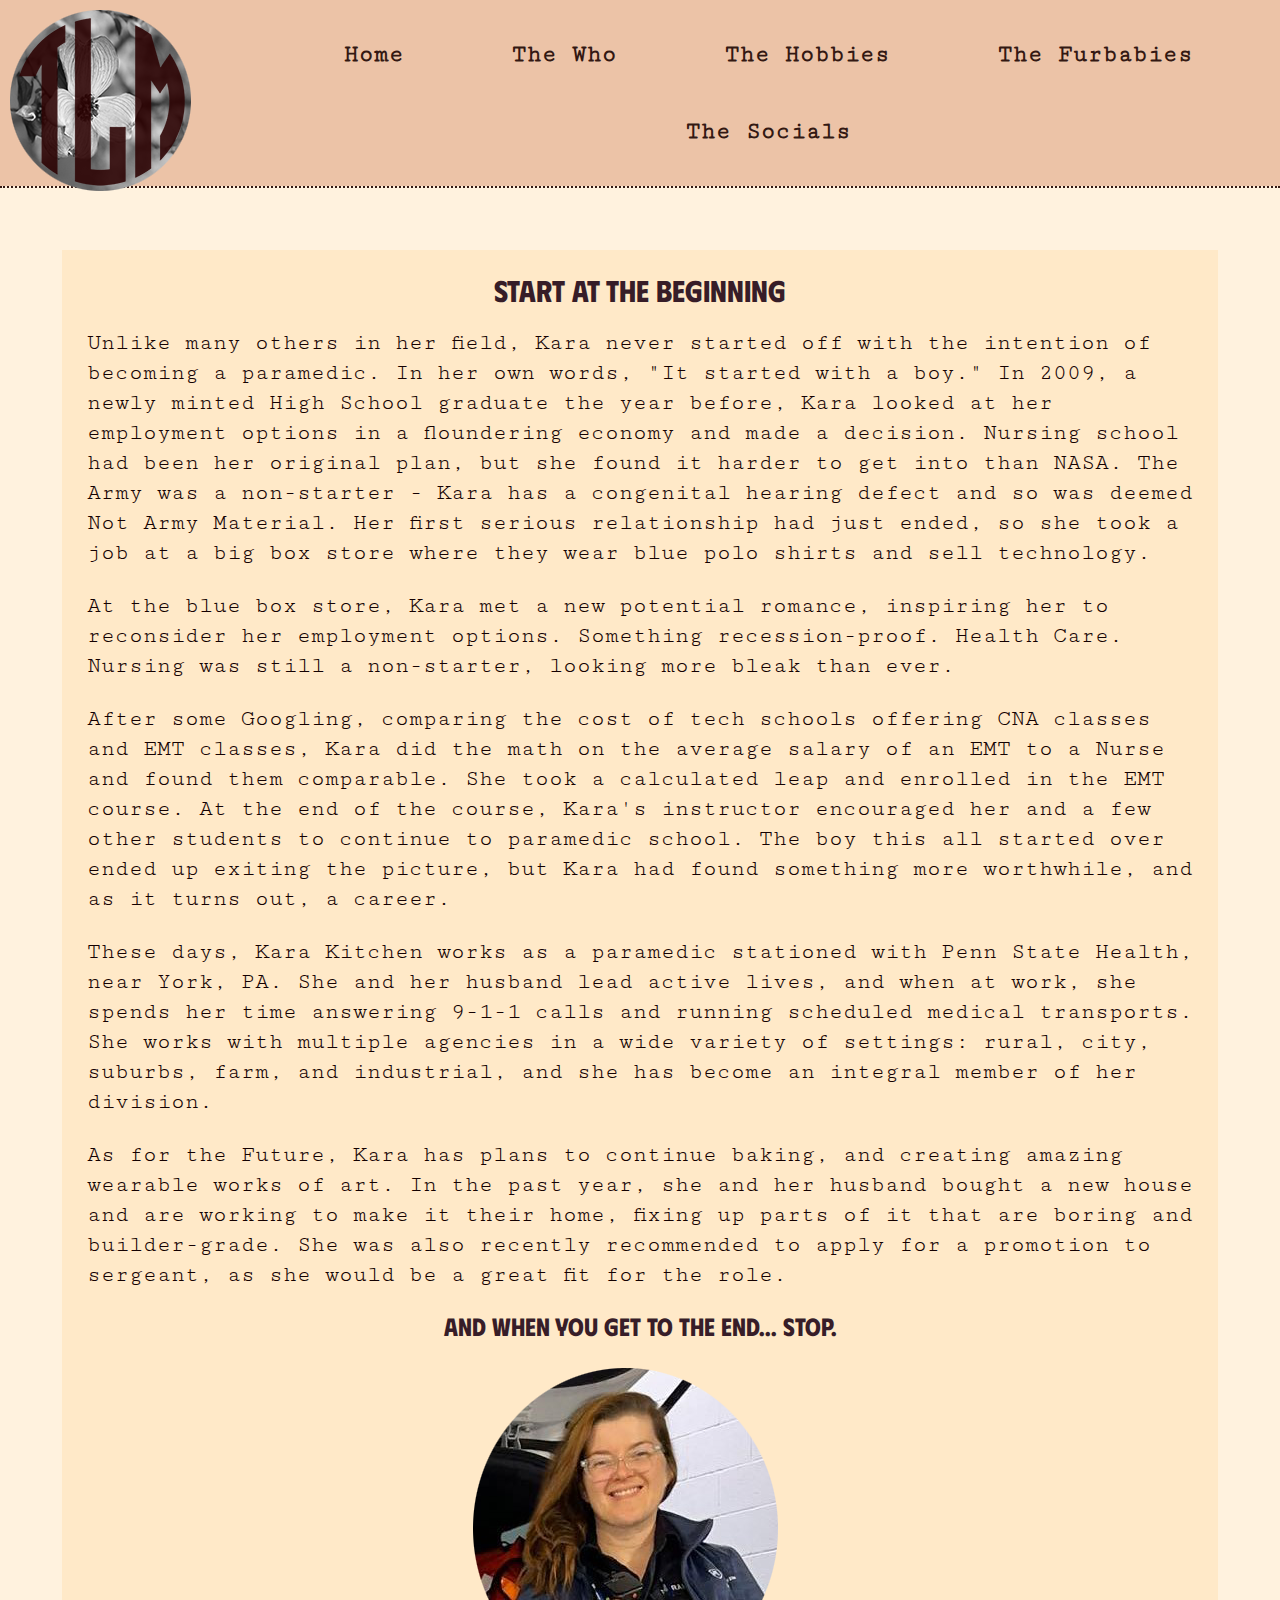
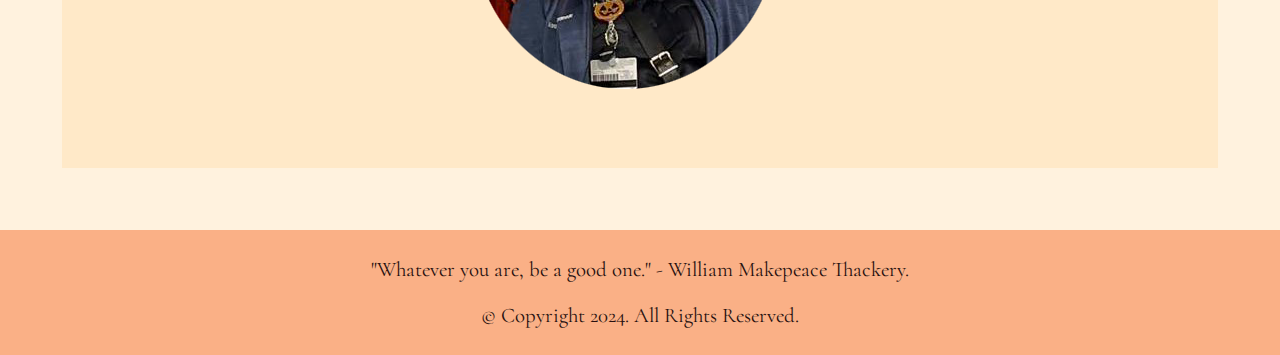
==== commit b163e38e: "Final Run" ====
--- a/about.html
+++ b/about.html
@@ -41,7 +41,7 @@
         </a>
       </header>
 
-      <nav class="nav">
+      <nav>
         <ul>
           <li><a href="index.html">Home</a></li>
           <li><a href="about.html">The Who</a></li>
@@ -53,48 +53,64 @@
 
       <!--use the Main Area to add the main content to the webpage-->
       <main>
-        <div id="info">
-          <h2>Kara Kitchen works as a paramedic...</h2>
-          <p>
-            stationed with Penn State Health, near York, PA. Unlike many others
-            in her field, Kara never started off with the intention of becoming
-            a paramedic. In her own words, "It started with a boy." In 2009, a
-            newly minted High School graduate the year before, Kara looked at
-            her employment options in a floundering economy and made a decision.
-            Nursing school had been her original plan, but she found it harder
-            to get into than NASA. The Army was a non-starter - Kara has a
-            congenital hearing defect and so was deemed Not Army Material. Her
-            first serious relationship had just ended, so she took a job at a
-            big box store where they wear blue polo shirts and sell technology.
-          </p>
-          <p>
-            At the blue box store, Kara met a new potential romance, inspiring
-            her to reconsider her employment options. Something recession-proof.
-            Health Care. Nursing was still a non-starter, looking more bleak
-            than ever.
-          </p>
-          <p>
-            After some Googling, comparing the cost of tech schools offering CNA
-            classes and EMT classes, Kara did the math on the average salary of
-            an EMT to a Nurse and found them comparable. She took a calculated
-            leap and enrolled in the EMT course. At the end of the course,
-            Kara's instructor encouraged her and a few other students to
-            continue to paramedic school. The boy this all started over ended up
-            exiting the picture, but Kara had found something more worthwhile,
-            and as it turns out, a career.
-          </p>
-          <p>
-            These days, Kara leads an active life, and when at work, she spends
-            her time answering 9-1-1 calls and running scheduled medical
-            transports. She works with multiple agencies in a wide variety of
-            settings: rural, city, suburbs, farm, and industrial, and she has
-            become an integral member of her division.
-          </p>
-          <img
-            src="images/magnolia-dress-goldenrod.jpg"
-            alt="Kara standing at a white picket fence, wearing a floral bodice  and a skirt of her own creation. Magnolia trees in background."
-            class="round"
-          />
+        <div class="row">
+          <div class="column">
+            <h2>Start at the Beginning</h2>
+            <p>
+              Unlike many others in her field, Kara never started off with the
+              intention of becoming a paramedic. In her own words, "It started
+              with a boy." In 2009, a newly minted High School graduate the year
+              before, Kara looked at her employment options in a floundering
+              economy and made a decision. Nursing school had been her original
+              plan, but she found it harder to get into than NASA. The Army was
+              a non-starter - Kara has a congenital hearing defect and so was
+              deemed Not Army Material. Her first serious relationship had just
+              ended, so she took a job at a big box store where they wear blue
+              polo shirts and sell technology.
+            </p>
+            <p>
+              At the blue box store, Kara met a new potential romance, inspiring
+              her to reconsider her employment options. Something
+              recession-proof. Health Care. Nursing was still a non-starter,
+              looking more bleak than ever.
+            </p>
+          </div>
+
+          <div class="column">
+            <p>
+              After some Googling, comparing the cost of tech schools offering
+              CNA classes and EMT classes, Kara did the math on the average
+              salary of an EMT to a Nurse and found them comparable. She took a
+              calculated leap and enrolled in the EMT course. At the end of the
+              course, Kara's instructor encouraged her and a few other students
+              to continue to paramedic school. The boy this all started over
+              ended up exiting the picture, but Kara had found something more
+              worthwhile, and as it turns out, a career.
+            </p>
+            <p>
+              These days, Kara Kitchen works as a paramedic stationed with Penn
+              State Health, near York, PA. She and her husband lead active
+              lives, and when at work, she spends her time answering 9-1-1 calls
+              and running scheduled medical transports. She works with multiple
+              agencies in a wide variety of settings: rural, city, suburbs,
+              farm, and industrial, and she has become an integral member of her
+              division.
+            </p>
+          </div>
+
+          <div class="column">
+            <p>
+              As for the Future, Kara has plans to continue baking, and creating
+              amazing wearable works of art. In the past year, she and her
+              husband bought a new house and are working to make it their home,
+              fixing up parts of it that are boring and builder-grade. She was
+              also recently recommended to apply for a promotion to sergeant, as
+              she would be a great fit for the role.
+            </p>
+
+            <h3>And When You Get To The End... Stop.</h3>
+            <img src="images/kara-med-gear-sm.png" alt="portrait of Kara" />
+          </div>
         </div>
       </main>
 
--- a/css/styles.css
+++ b/css/styles.css
@@ -14,9 +14,6 @@
 h1,
 h2,
 h3,
-h4,
-div,
-img,
 ul,
 li,
 figure,
@@ -30,7 +27,7 @@
 /* Style Rules for Body and Images. */
 body {
   background-color: rgb(236, 195, 167);
-  font-family: "Cormorant", serif;
+  font-family: "Cutive Mono", serif;
 }
 
 img {
@@ -38,37 +35,25 @@
   display: block;
 }
 
-/* Mobile - Style Rules for Viewport. */
-/* Mobile - Style Rules to Show Mobile Class, Hide Tablet-Desktop Class */
-.mobile {
-  display: block;
-}
-
-.tablet-desktop {
-  display: none;
-}
-
-/* Mobile - Style Rules for Header Area. */
+/* Mobile Style Rules */
 .mobile h1 {
   padding: 2%;
+  text-align: center;
+  font-family: "Phudu", sans-serif;
   text-decoration: none;
-  text-align: center;
-  font-family: "Cormorant", serif;
-  font-size: 1.6em;
-  color: rgb(39, 16, 16);
 }
 
 .mobile h3 {
+  padding: 2%;
+  text-align: center;
   font-family: "Phudu", sans-serif;
-  font-size: 1.5em;
-  color: rgb(51, 24, 18);
-  text-align: center;
+  font-style: normal;
+  text-decoration: none;
 }
 
 /* Style Rules for Navigation Area. */
 nav {
   background-color: rgb(236, 195, 167);
-  width: 100%;
 }
 
 nav ul {
@@ -77,21 +62,26 @@
 }
 
 nav li {
-  margin: 20px;
-  font-size: 1.25em;
+  margin: 25px;
+  font-size: 1.5em;
   font-family: "Cutive Mono", monospace, serif;
+  font-weight: normal;
+  display: inline-block;
   border-top: 1px dotted rgb(100, 65, 51);
 }
 
+nav li:first-child {
+  border-top: none;
+}
+
 nav li a {
-  display: flex;
   color: rgb(51, 24, 18);
   padding: 1em 1em;
   text-decoration: none;
   font-weight: bold;
 }
 
-/* Link Action: Change Box Color and Font Weight on Hover and on Active */
+/* Link Action: Change Box Color and Font Weight on Hover */
 nav li a:hover {
   background-color: rgb(54, 3, 3);
   color: rgb(255, 242, 222);
@@ -99,38 +89,32 @@
   font-style: italic;
 }
 
-nav li a.active {
-  background-color: rgb(255, 187, 85);
-  color: rgb(39, 16, 16);
+/* Style Rule - Show Mobile Class, Hide Tablet-Desktop Class */
+.mobile {
+  display: block;
+}
+
+.tablet-desktop {
+  display: none;
 }
 
 /* Style Rules for Main Content Area */
-header {
-  display: inline-flex;
-  max-width: fit-content;
-}
-
 .header_img {
   width: auto;
   height: auto;
 }
 
 main {
-  padding: 1%;
+  padding: 3%;
   background-color: rgb(255, 242, 222);
-  font-family: "Cormorant", serif;
   font-size: 1.25em;
   line-height: 1.5em;
-  color: rgb(39, 16, 16);
+  color: rgb(20, 1, 1);
   border-top: 2px dotted rgb(51, 24, 18);
 }
 
 main p {
   font-size: 1.25em;
-}
-
-main ul {
-  list-style-type: square;
 }
 
 main h1 {
@@ -150,9 +134,62 @@
 
 main h3 {
   font-family: "Phudu", sans-serif;
-  font-size: 1.5em;
+  font-size: 1.25em;
+  line-height: 1em;
   text-align: center;
   color: rgb(55, 29, 40);
+}
+
+main ul {
+  list-style-type: none;
+}
+
+.fastfacts {
+  text-align: left;
+  margin: 4%;
+}
+.mobile ul {
+  list-style-type: disc;
+}
+
+.external-link {
+  color: rgb(121, 12, 12);
+  font-weight: bold;
+  text-shadow: 5px 5px 8px rgb(255, 213, 150);
+}
+
+.round {
+  border-radius: 15px;
+}
+
+.piebk {
+  display: block;
+  margin: 5%;
+  padding: 3%;
+  background-color: rgba(233, 157, 134, 0.281);
+  font-family: "Cutive Mono", serif;
+  color: #000;
+  border: 4px double rgb(255, 187, 85);
+}
+
+.request {
+  margin: 2%;
+  padding: 2%;
+  align-items: center;
+}
+
+.pies {
+  float: right;
+  border-radius: 20px;
+}
+
+.frame {
+  display: block;
+  background-color: rgb(20, 1, 1);
+  padding: 40px;
+  margin: 10%;
+  align-content: center;
+  border: 1px solid rgb(255, 187, 85);
 }
 
 #kitchenpies,
@@ -163,60 +200,75 @@
 }
 
 #facts {
-  margin: 5%;
+  margin: 4%;
   padding: 5%;
   display: block;
-  background-color: rgba(75, 63, 54, 0.315);
+  background-color: rgba(233, 157, 134, 0.281);
+  border: 4px double rgb(255, 187, 85);
+}
+
+#facts p {
+  padding: 2%;
   font-family: "Cutive Mono", serif;
+  font-size: 1.1em;
   color: #000;
-  border: 4px double rgb(255, 187, 85);
-}
-
-.piebk {
-  display: block;
-  margin: 5%;
-  padding: 3%;
-  background-color: rgba(75, 63, 54, 0.315);
-  font-family: "Cutive Mono", serif;
-  color: #000;
-  border: 2px solid rgb(255, 187, 85);
-}
-
-.request {
+  text-align: justify;
+}
+
+a {
+  text-decoration: none;
+}
+
+/* Style Rules for Form Elements */
+fieldset,
+input,
+select {
+  margin-bottom: 2%;
+}
+fieldset legend {
+  font-weight: bold;
+  font-size: 1.25em;
+}
+
+label {
+  display: block;
+  padding-top: 1%;
+}
+
+#form {
+  margin-top: 1%;
+  padding: 4%;
+}
+
+#form img {
+  align-items: right;
+}
+
+#info {
   margin: 2%;
-  padding: 2%;
+  padding: 5%;
+  background-color: rgba(233, 157, 134, 0.281);
+  align-items: justify;
+}
+
+.row {
+  padding: 2%;
+  margin: 2%;
+  display: block;
+  background-color: rgba(255, 213, 150, 0.3);
+}
+
+.row p {
+  font-size: 1.15em;
+  text-align: left;
+}
+
+.row img {
+  margin: 0 auto;
   align-items: center;
 }
 
-.pies {
-  float: right;
-  border-radius: 20px;
-}
-
-.round {
-  border-radius: 15px;
-}
-
-* {
-  text-decoration: none;
-}
-
-.external-link {
-  color: rgb(184, 0, 61);
-  font-weight: bold;
-}
-
-#info {
-  margin: 0 12%;
-  align-items: center;
-}
-
-#info img {
-  max-width: 100%;
-  display: block;
-  align-content: center;
-}
-
+/* Style Rules for Figure Elements */
 figure {
   /* Style of Border is Partial */
   border-bottom: 2px dotted rgb(255, 187, 85);
@@ -239,54 +291,33 @@
 
 /* Style Rules for Footer Area */
 footer {
-  text-align: center;
-  font-size: 1.1em;
-  border-top: 2px dotted rgb(39, 16, 16);
-  background-color: rgb(236, 195, 167);
+  font-family: "Cormorant", serif;
+  text-align: center;
+  font-size: 1.3em;
+  background-color: rgb(250, 176, 134);
   color: rgb(39, 16, 16);
   padding: 0.5% 0%;
 }
 
-/* Tablet Viewport: Style rules for Navigation */
-
-nav {
-  padding: 0.5%;
-}
-
-nav ul {
-  text-align: justify;
-}
-
-nav li {
-  border-top: none;
-  display: inline-block;
-  background-color: rgb(236, 195, 167);
-}
-
-nav li:last-child {
-  border-top: none;
-}
-
-nav li a {
-  padding: 0.25em 0.5em;
+/* Media Query for Mobile Viewport to hide header img */
+@media screen and (max-width: 619px), print {
+  .header_img {
+    display: none;
+  }
+
+  .header_img_index {
+    display: none;
+  }
 }
 
 /* Media Query for Tablet Viewport */
-@media screen and (max-width: 620px), print {
+@media screen and (min-width: 620px), print {
   /* Tablet Viewport: Show Tablet-Desktop class, Hide Mobile class.*/
   .tablet-desktop {
     display: block;
   }
 
   .mobile {
-    display: none;
-  }
-
-  .header_img {
-    display: none;
-  }
-
-  .header_img_index {
     display: none;
   }
 
